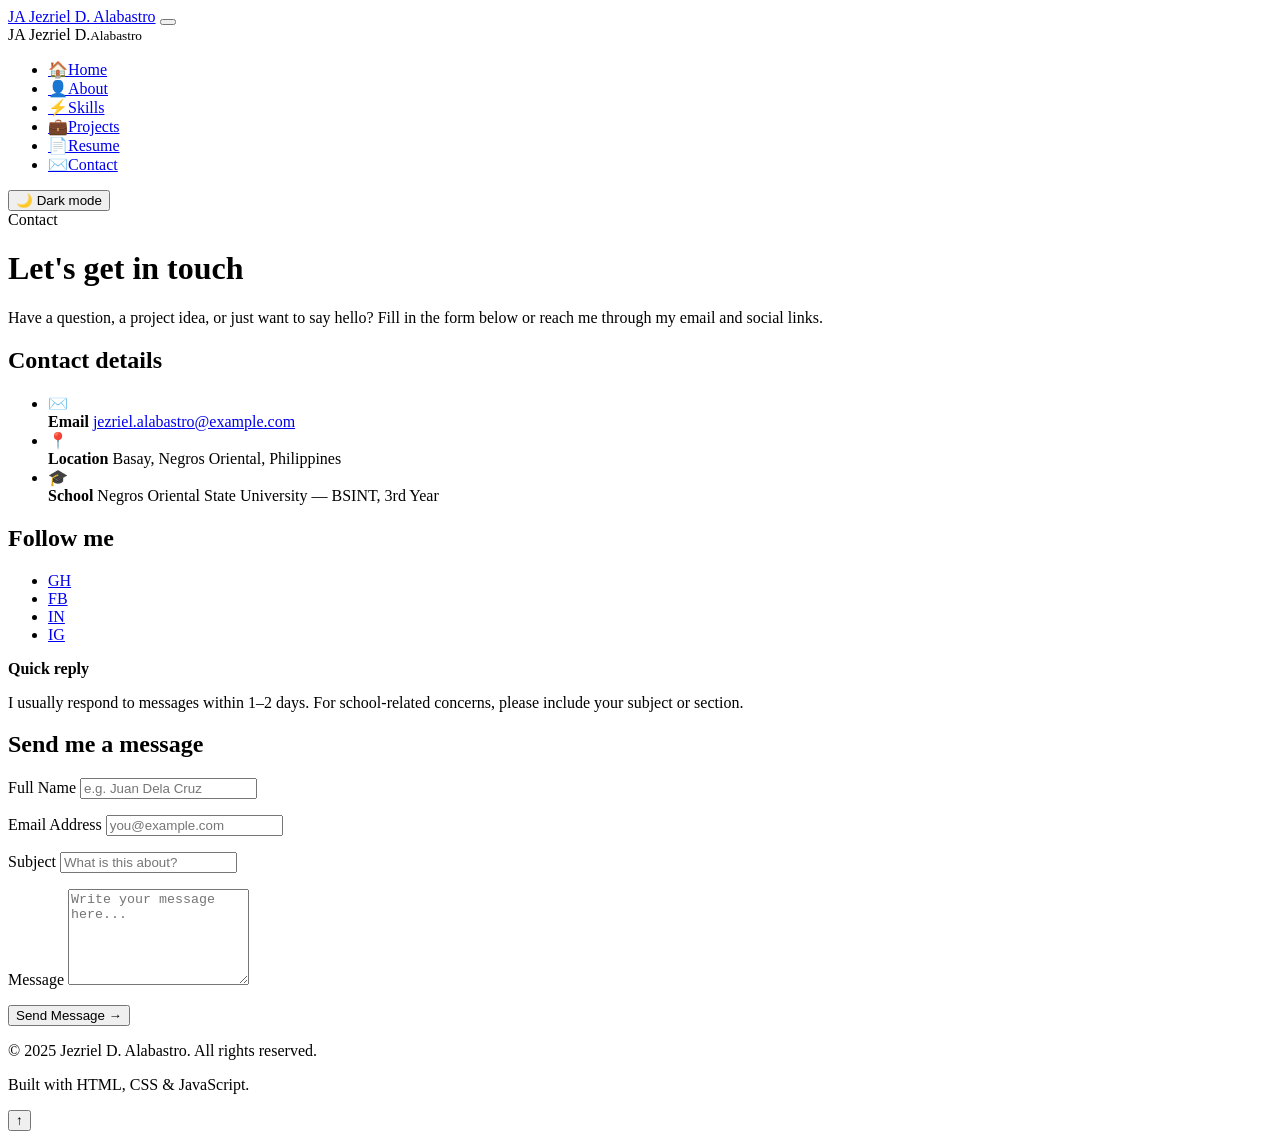
==== contact.html @ 95a43048 "Add files via upload" ====
<!DOCTYPE html>
<html lang="en">
<head>
<meta charset="UTF-8">
<meta name="viewport" content="width=device-width, initial-scale=1.0">
<meta name="description" content="Contact Jezriel D. Alabastro — email, social links and contact form.">
<title>Contact | Jezriel D. Alabastro</title>
<link rel="preconnect" href="https://fonts.googleapis.com">
<link rel="preconnect" href="https://fonts.gstatic.com" crossorigin>
<link href="https://fonts.googleapis.com/css2?family=Inter:wght@400;500;600;700;800&display=swap" rel="stylesheet">
<link rel="stylesheet" href="css/style.css">
</head>
<body>

<header class="topbar">
  <a href="index.html" class="topbar-brand"><span class="brand-mark">JA</span> Jezriel D. Alabastro</a>
  <button class="nav-toggle" id="navToggle" type="button" aria-label="Toggle navigation" aria-expanded="false" aria-controls="sidebar">
    <span></span><span></span><span></span>
  </button>
</header>

<nav class="sidebar" id="sidebar" aria-label="Main navigation">
  <div class="brand">
    <span class="brand-mark">JA</span>
    <span class="brand-name">Jezriel D.<small>Alabastro</small></span>
  </div>
  <ul class="nav-list">
    <li><a href="index.html" class="nav-link"><span class="nav-icon">🏠</span>Home</a></li>
    <li><a href="about.html" class="nav-link"><span class="nav-icon">👤</span>About</a></li>
    <li><a href="skills.html" class="nav-link"><span class="nav-icon">⚡</span>Skills</a></li>
    <li><a href="projects.html" class="nav-link"><span class="nav-icon">💼</span>Projects</a></li>
    <li><a href="resume.html" class="nav-link"><span class="nav-icon">📄</span>Resume</a></li>
    <li><a href="contact.html" class="nav-link"><span class="nav-icon">✉️</span>Contact</a></li>
  </ul>
  <div class="sidebar-footer">
    <button id="themeToggle" class="theme-toggle" type="button">🌙 Dark mode</button>
  </div>
</nav>
<div class="nav-overlay" id="navOverlay"></div>

<main class="main">

  <header class="page-head reveal">
    <span class="eyebrow">Contact</span>
    <h1>Let's get in touch</h1>
    <p class="page-sub">Have a question, a project idea, or just want to say hello? Fill in the form below or reach me through my email and social links.</p>
  </header>

  <section class="section">
    <div class="contact-grid">

      <aside class="contact-info reveal">
        <h2 class="contact-title">Contact details</h2>

        <ul class="info-list">
          <li class="info-item">
            <span class="info-icon">✉️</span>
            <div>
              <strong>Email</strong>
              <a href="mailto:jezriel.alabastro@example.com">jezriel.alabastro@example.com</a>
            </div>
          </li>
          <li class="info-item">
            <span class="info-icon">📍</span>
            <div>
              <strong>Location</strong>
              <span>Basay, Negros Oriental, Philippines</span>
            </div>
          </li>
          <li class="info-item">
            <span class="info-icon">🎓</span>
            <div>
              <strong>School</strong>
              <span>Negros Oriental State University — BSINT, 3rd Year</span>
            </div>
          </li>
        </ul>

        <h2 class="contact-title">Follow me</h2>
        <ul class="social-links">
          <li><a class="social-link" href="https://github.com/" target="_blank" rel="noopener noreferrer" aria-label="GitHub">GH</a></li>
          <li><a class="social-link" href="https://www.facebook.com/" target="_blank" rel="noopener noreferrer" aria-label="Facebook">FB</a></li>
          <li><a class="social-link" href="https://www.linkedin.com/" target="_blank" rel="noopener noreferrer" aria-label="LinkedIn">IN</a></li>
          <li><a class="social-link" href="https://www.instagram.com/" target="_blank" rel="noopener noreferrer" aria-label="Instagram">IG</a></li>
        </ul>

        <div class="note-box">
          <strong>Quick reply</strong>
          <p>I usually respond to messages within 1–2 days. For school-related concerns, please include your subject or section.</p>
        </div>
      </aside>

      <section class="card reveal">
        <h2 class="contact-title">Send me a message</h2>

        <form id="contactForm" class="contact-form" novalidate>
          <div class="form-row">
            <div class="form-group">
              <label for="name">Full Name</label>
              <input type="text" id="name" name="name" placeholder="e.g. Juan Dela Cruz" autocomplete="name">
              <p class="error-msg" id="nameError" aria-live="polite"></p>
            </div>

            <div class="form-group">
              <label for="email">Email Address</label>
              <input type="email" id="email" name="email" placeholder="you@example.com" autocomplete="email">
              <p class="error-msg" id="emailError" aria-live="polite"></p>
            </div>
          </div>

          <div class="form-group">
            <label for="subject">Subject</label>
            <input type="text" id="subject" name="subject" placeholder="What is this about?">
            <p class="error-msg" id="subjectError" aria-live="polite"></p>
          </div>

          <div class="form-group">
            <label for="message">Message</label>
            <textarea id="message" name="message" rows="6" placeholder="Write your message here..."></textarea>
            <p class="error-msg" id="messageError" aria-live="polite"></p>
          </div>

          <button type="submit" class="btn btn-primary">Send Message →</button>
          <p class="form-status" id="formStatus" role="status" aria-live="polite"></p>
        </form>
      </section>

    </div>
  </section>

  <footer class="site-footer">
    <p>&copy; <span class="year">2025</span> Jezriel D. Alabastro. All rights reserved.</p>
    <p>Built with HTML, CSS &amp; JavaScript.</p>
  </footer>

</main>

<button class="to-top" id="toTop" type="button" aria-label="Scroll back to top">↑</button>
<script src="js/main.js"></script>
</body>
</html>
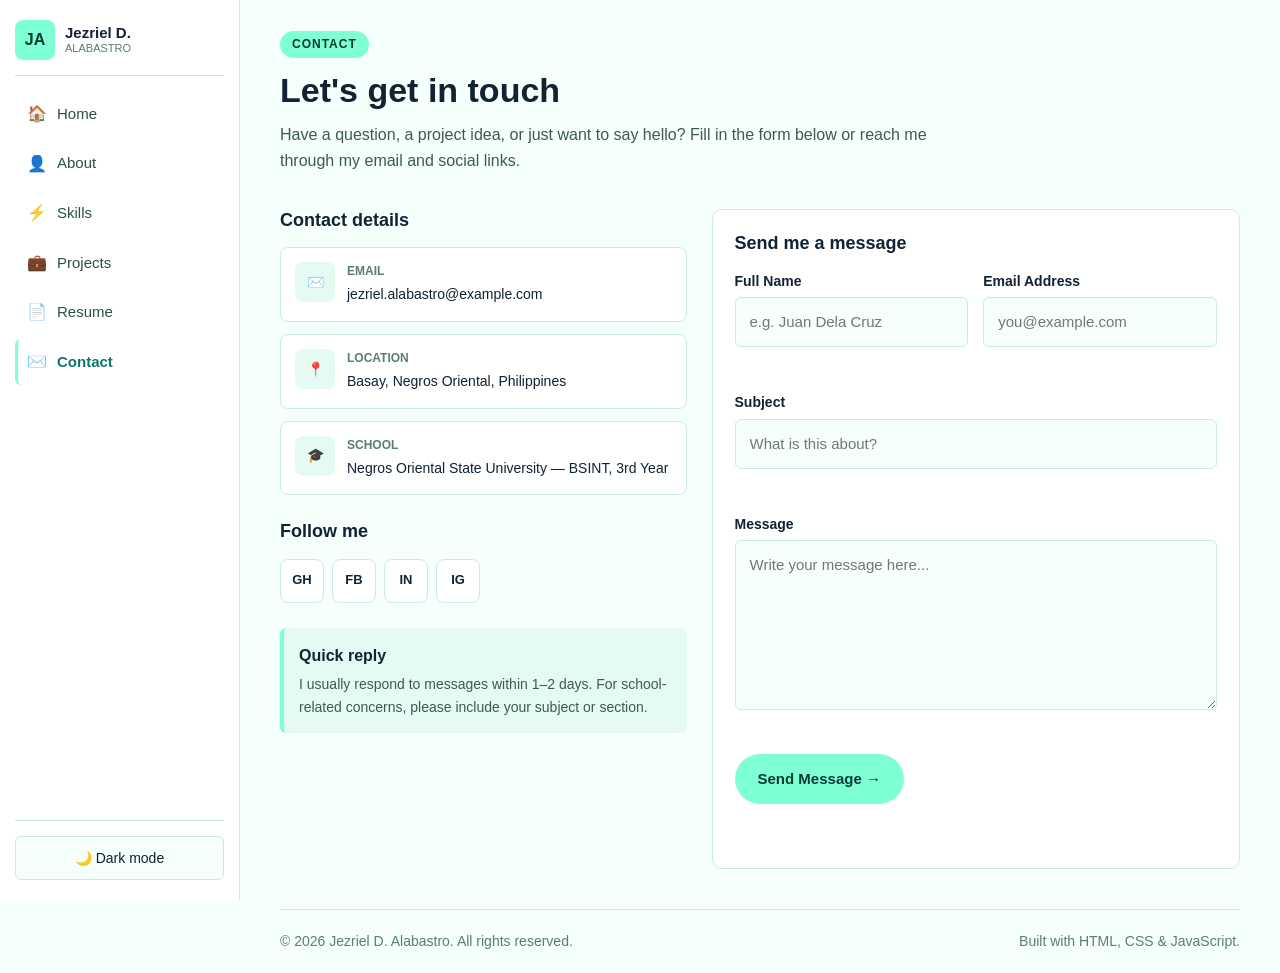
==== commit d9537cd9: "Add shared header/footer and convert home page to dynamic PHP" ====
--- a/contact.html
+++ b/contact.html
@@ -13,7 +13,7 @@
 <body>
 
 <header class="topbar">
-  <a href="index.html" class="topbar-brand"><span class="brand-mark">JA</span> Jezriel D. Alabastro</a>
+  <a href="index.php" class="topbar-brand"><span class="brand-mark">JA</span> Jezriel D. Alabastro</a>
   <button class="nav-toggle" id="navToggle" type="button" aria-label="Toggle navigation" aria-expanded="false" aria-controls="sidebar">
     <span></span><span></span><span></span>
   </button>
@@ -25,7 +25,7 @@
     <span class="brand-name">Jezriel D.<small>Alabastro</small></span>
   </div>
   <ul class="nav-list">
-    <li><a href="index.html" class="nav-link"><span class="nav-icon">🏠</span>Home</a></li>
+    <li><a href="index.php" class="nav-link"><span class="nav-icon">🏠</span>Home</a></li>
     <li><a href="about.html" class="nav-link"><span class="nav-icon">👤</span>About</a></li>
     <li><a href="skills.html" class="nav-link"><span class="nav-icon">⚡</span>Skills</a></li>
     <li><a href="projects.html" class="nav-link"><span class="nav-icon">💼</span>Projects</a></li>
--- a/css/style.css
+++ b/css/style.css
@@ -0,0 +1,691 @@
+/* =====================================================
+   Jezriel D. Alabastro - Portfolio
+   Simple, clean, responsive
+   ===================================================== */
+
+/* ---- reset ---- */
+* { margin: 0; padding: 0; box-sizing: border-box; }
+html { scroll-behavior: smooth; }
+
+body {
+  font-family: Arial, Helvetica, sans-serif;
+  font-size: 16px;
+  line-height: 1.6;
+  background-color: #f5fffb;
+  color: #123;
+  min-height: 100vh;
+}
+body.dark { background-color: #0d1f1c; color: #e8fffa; }
+
+img { max-width: 100%; display: block; }
+a { color: inherit; text-decoration: none; }
+ul { list-style: none; }
+button { font: inherit; color: inherit; background: none; border: none; cursor: pointer; }
+
+h1, h2, h3 { line-height: 1.3; margin-bottom: 10px; }
+h1 { font-size: 34px; }
+h2 { font-size: 24px; }
+h3 { font-size: 18px; }
+
+p { color: #3d5a55; margin-bottom: 10px; }
+body.dark p { color: #a8ccc4; }
+
+
+/* ---- sidebar ---- */
+.sidebar {
+  position: fixed;
+  top: 0; left: 0; bottom: 0;
+  width: 240px;
+  background-color: #ffffff;
+  border-right: 1px solid #c9ece2;
+  padding: 20px 15px;
+  display: flex;
+  flex-direction: column;
+  z-index: 100;
+  transition: transform 0.3s;
+}
+body.dark .sidebar { background-color: #122b28; border-right-color: #1e4240; }
+
+.brand {
+  display: flex;
+  align-items: center;
+  gap: 10px;
+  padding-bottom: 15px;
+  border-bottom: 1px solid #c9ece2;
+  margin-bottom: 15px;
+}
+body.dark .brand { border-bottom-color: #1e4240; }
+
+.brand-mark {
+  width: 40px; height: 40px;
+  display: grid; place-items: center;
+  background-color: aquamarine;
+  color: #063b34;
+  font-weight: bold;
+  border-radius: 8px;
+}
+.brand-name { font-weight: bold; font-size: 15px; line-height: 1.2; }
+.brand-name small { display: block; font-size: 11px; font-weight: normal; color: #5a7d77; text-transform: uppercase; }
+body.dark .brand-name small { color: #88b8b0; }
+
+.nav-list { display: flex; flex-direction: column; gap: 4px; flex: 1; }
+
+.nav-link {
+  display: flex;
+  align-items: center;
+  gap: 10px;
+  padding: 10px 12px;
+  border-radius: 6px;
+  font-size: 15px;
+  color: #2d4e49;
+  transition: background-color 0.2s;
+}
+body.dark .nav-link { color: #b8d9d3; }
+.nav-link:hover { background-color: #e4faf3; }
+body.dark .nav-link:hover { background-color: #1a3a36; }
+
+.nav-link.active {
+  background-color: transparent;
+  color: #0f766e;
+  font-weight: bold;
+  border-left: 3px solid aquamarine;
+  padding-left: 9px;
+}
+body.dark .nav-link.active { color: aquamarine; border-left-color: aquamarine; }
+
+.nav-icon { font-size: 16px; }
+
+.sidebar-footer { padding-top: 15px; border-top: 1px solid #c9ece2; }
+body.dark .sidebar-footer { border-top-color: #1e4240; }
+
+.theme-toggle {
+  width: 100%;
+  padding: 10px;
+  border: 1px solid #c9ece2;
+  border-radius: 6px;
+  font-size: 14px;
+  background-color: #f5fffb;
+}
+body.dark .theme-toggle { background-color: #0d1f1c; border-color: #1e4240; color: #e8fffa; }
+.theme-toggle:hover { border-color: aquamarine; }
+
+.nav-overlay {
+  position: fixed;
+  top: 0; left: 0; right: 0; bottom: 0;
+  background-color: rgba(0, 0, 0, 0.4);
+  opacity: 0;
+  visibility: hidden;
+  transition: opacity 0.3s, visibility 0.3s;
+  z-index: 90;
+}
+.nav-overlay.show { opacity: 1; visibility: visible; }
+
+
+/* ---- topbar (mobile only) ---- */
+.topbar {
+  display: none;
+  position: fixed;
+  top: 0; left: 0; right: 0;
+  height: 60px;
+  background-color: #ffffff;
+  border-bottom: 1px solid #c9ece2;
+  align-items: center;
+  justify-content: space-between;
+  padding: 0 15px;
+  z-index: 120;
+}
+body.dark .topbar { background-color: #122b28; border-bottom-color: #1e4240; }
+
+.topbar-brand { display: flex; align-items: center; gap: 8px; font-weight: bold; font-size: 14px; }
+.topbar-brand .brand-mark { width: 32px; height: 32px; font-size: 12px; }
+
+.nav-toggle {
+  width: 40px; height: 40px;
+  display: grid; place-items: center;
+  gap: 4px;
+  border: 1px solid #c9ece2;
+  border-radius: 6px;
+  background-color: #f5fffb;
+}
+body.dark .nav-toggle { background-color: #0d1f1c; border-color: #1e4240; }
+.nav-toggle span { display: block; width: 18px; height: 2px; background-color: currentColor; transition: transform 0.2s, opacity 0.2s; }
+.nav-toggle.open span:nth-child(1) { transform: translateY(6px) rotate(45deg); }
+.nav-toggle.open span:nth-child(2) { opacity: 0; }
+.nav-toggle.open span:nth-child(3) { transform: translateY(-6px) rotate(-45deg); }
+
+
+/* ---- main ---- */
+.main { margin-left: 240px; padding: 30px 40px 20px; max-width: 1200px; }
+
+.section { margin-bottom: 40px; }
+.section-head { margin-bottom: 20px; }
+.page-head { margin-bottom: 35px; }
+.page-sub { max-width: 700px; font-size: 16px; }
+
+.eyebrow {
+  display: inline-block;
+  padding: 4px 12px;
+  border-radius: 20px;
+  background-color: aquamarine;
+  color: #063b34;
+  font-size: 12px;
+  font-weight: bold;
+  text-transform: uppercase;
+  letter-spacing: 1px;
+  margin-bottom: 10px;
+}
+
+
+/* ---- hero ---- */
+.hero {
+  display: grid;
+  grid-template-columns: 1.2fr 1fr;
+  gap: 40px;
+  align-items: center;
+  padding-bottom: 40px;
+}
+.hero-name { color: #0f766e; }
+body.dark .hero-name { color: aquamarine; }
+
+.typed-line { margin-top: 8px; font-weight: bold; color: #0f766e; min-height: 24px; }
+body.dark .typed-line { color: aquamarine; }
+
+.caret {
+  display: inline-block;
+  width: 2px; height: 16px;
+  background-color: currentColor;
+  margin-left: 2px;
+  vertical-align: middle;
+  animation: blink 1s steps(1) infinite;
+}
+@keyframes blink { 50% { opacity: 0; } }
+
+.hero-text .lead { margin-top: 12px; font-size: 16px; }
+.hero-actions { display: flex; flex-wrap: wrap; gap: 10px; margin-top: 20px; }
+
+.hero-stats {
+  display: flex;
+  flex-wrap: wrap;
+  gap: 30px;
+  margin-top: 25px;
+  padding-top: 20px;
+  border-top: 1px solid #c9ece2;
+}
+body.dark .hero-stats { border-top-color: #1e4240; }
+.hero-stats li { display: flex; flex-direction: column; }
+.hero-stats strong { font-size: 22px; color: #0f766e; }
+body.dark .hero-stats strong { color: aquamarine; }
+.hero-stats span { font-size: 12px; text-transform: uppercase; color: #5a7d77; }
+body.dark .hero-stats span { color: #88b8b0; }
+
+.hero-photo { display: flex; justify-content: center; }
+
+
+/* ---- buttons ---- */
+.btn {
+  display: inline-block;
+  padding: 12px 22px;
+  border-radius: 30px;
+  font-size: 15px;
+  font-weight: bold;
+  text-align: center;
+  border: 1px solid transparent;
+  cursor: pointer;
+  transition: background-color 0.2s, transform 0.2s;
+}
+.btn-primary { background-color: aquamarine; color: #063b34; }
+.btn-primary:hover { background-color: #5ee8bf; transform: translateY(-2px); }
+.btn-ghost { background-color: transparent; border-color: #c9ece2; color: inherit; }
+body.dark .btn-ghost { border-color: #1e4240; }
+.btn-ghost:hover { border-color: aquamarine; }
+
+
+/* ---- grid ---- */
+.grid { display: grid; gap: 20px; }
+.grid-2 { grid-template-columns: repeat(2, 1fr); }
+.grid-3 { grid-template-columns: repeat(3, 1fr); }
+.grid-4 { grid-template-columns: repeat(4, 1fr); }
+
+
+/* ---- cards ---- */
+.card {
+  background-color: #ffffff;
+  border: 1px solid #c9ece2;
+  border-radius: 10px;
+  padding: 22px;
+  transition: transform 0.2s, box-shadow 0.2s;
+}
+body.dark .card { background-color: #122b28; border-color: #1e4240; }
+.card:hover { transform: translateY(-3px); box-shadow: 0 8px 16px rgba(0, 0, 0, 0.08); }
+
+.card-icon {
+  display: grid; place-items: center;
+  width: 44px; height: 44px;
+  background-color: #e4faf3;
+  border-radius: 8px;
+  font-size: 20px;
+  margin-bottom: 12px;
+}
+body.dark .card-icon { background-color: #1a3a36; }
+
+
+/* ---- lists ---- */
+.detail-list { display: flex; flex-direction: column; gap: 12px; }
+.detail-list li { padding-left: 12px; border-left: 3px solid aquamarine; }
+.detail-list strong { display: block; }
+.detail-list span { font-size: 14px; color: #5a7d77; }
+body.dark .detail-list span { color: #88b8b0; }
+
+.bullet-list { display: flex; flex-direction: column; gap: 8px; }
+.bullet-list li { padding-left: 18px; position: relative; font-size: 15px; color: #3d5a55; }
+body.dark .bullet-list li { color: #a8ccc4; }
+.bullet-list li::before {
+  content: '';
+  position: absolute;
+  left: 0; top: 9px;
+  width: 8px; height: 8px;
+  border-radius: 50%;
+  background-color: aquamarine;
+}
+
+
+/* ---- stat cards ---- */
+.stat-card {
+  display: flex;
+  flex-direction: column;
+  align-items: center;
+  padding: 22px 15px;
+  background-color: #ffffff;
+  border: 1px solid #c9ece2;
+  border-radius: 10px;
+  text-align: center;
+}
+body.dark .stat-card { background-color: #122b28; border-color: #1e4240; }
+.stat-card strong { font-size: 22px; color: #0f766e; }
+body.dark .stat-card strong { color: aquamarine; }
+.stat-card span { font-size: 12px; text-transform: uppercase; color: #5a7d77; }
+body.dark .stat-card span { color: #88b8b0; }
+
+
+/* ---- image placeholders ---- */
+.img-slot {
+  position: relative;
+  display: grid; place-items: center;
+  min-height: 190px;
+  overflow: hidden;
+  border: 2px dashed #c9ece2;
+  border-radius: 10px;
+  background-color: #eafaf5;
+}
+body.dark .img-slot { border-color: #1e4240; background-color: #0f2421; }
+
+.img-slot::after {
+  content: attr(data-label);
+  position: absolute;
+  inset: 0;
+  display: grid; place-items: center;
+  padding: 15px;
+  text-align: center;
+  font-size: 13px;
+  color: #5a7d77;
+  z-index: 0;
+}
+body.dark .img-slot::after { color: #88b8b0; }
+
+.img-slot img { position: relative; z-index: 1; width: 100%; height: 100%; object-fit: cover; }
+.img-slot.loaded { border-style: solid; }
+.img-slot.loaded::after { display: none; }
+
+.img-slot--avatar { width: 300px; max-width: 100%; aspect-ratio: 1 / 1; border-radius: 12px; }
+
+
+/* ---- skills ---- */
+.skills-box {
+  background-color: #ffffff;
+  border: 1px solid #c9ece2;
+  border-radius: 10px;
+  padding: 20px;
+}
+body.dark .skills-box { background-color: #122b28; border-color: #1e4240; }
+
+.skill-card { display: flex; flex-direction: column; gap: 12px; padding: 15px; }
+.skill-top { display: flex; align-items: center; gap: 12px; }
+
+.skill-icon {
+  width: 44px; height: 44px;
+  display: grid; place-items: center;
+  background-color: #e4faf3;
+  border-radius: 8px;
+  font-size: 20px;
+}
+body.dark .skill-icon { background-color: #1a3a36; }
+
+.skill-note { font-size: 13px; color: #5a7d77; }
+body.dark .skill-note { color: #88b8b0; }
+
+.skill-percent { margin-left: auto; font-size: 14px; font-weight: bold; color: #0f766e; }
+body.dark .skill-percent { color: aquamarine; }
+
+.skill-bar { height: 8px; background-color: #e4faf3; border-radius: 4px; overflow: hidden; }
+body.dark .skill-bar { background-color: #1a3a36; }
+.skill-bar span { display: block; width: 0; height: 100%; background-color: aquamarine; transition: width 1s ease; }
+
+
+/* ---- tags ---- */
+.tag-cloud { display: flex; flex-wrap: wrap; gap: 8px; }
+
+.tag {
+  display: inline-block;
+  padding: 5px 14px;
+  border-radius: 20px;
+  background-color: #d9f9ee;
+  color: #0f766e;
+  font-size: 13px;
+  border: 1px solid aquamarine;
+}
+body.dark .tag { background-color: #1a3a36; color: aquamarine; border-color: #2a5a52; }
+
+
+/* ---- filter bar ---- */
+.filter-bar { display: flex; flex-wrap: wrap; gap: 8px; margin-bottom: 25px; }
+
+.filter-btn {
+  padding: 8px 18px;
+  border-radius: 20px;
+  border: 1px solid #c9ece2;
+  background-color: #ffffff;
+  font-size: 14px;
+  color: #3d5a55;
+  transition: background-color 0.2s;
+}
+body.dark .filter-btn { background-color: #122b28; border-color: #1e4240; color: #a8ccc4; }
+.filter-btn:hover { border-color: aquamarine; }
+.filter-btn.active { background-color: aquamarine; color: #063b34; border-color: aquamarine; font-weight: bold; }
+
+
+/* ---- projects ---- */
+.project-card { padding: 0; overflow: hidden; display: flex; flex-direction: column; }
+.project-card .img-slot {
+  border: none;
+  border-bottom: 1px solid #c9ece2;
+  border-radius: 0;
+  aspect-ratio: 16 / 10;
+  min-height: 0;
+}
+body.dark .project-card .img-slot { border-bottom-color: #1e4240; }
+
+.project-body { padding: 20px; display: flex; flex-direction: column; gap: 8px; flex: 1; }
+.project-type { font-size: 11px; font-weight: bold; text-transform: uppercase; letter-spacing: 1px; color: #0f766e; }
+body.dark .project-type { color: aquamarine; }
+.project-body p { font-size: 14px; }
+.tags { display: flex; flex-wrap: wrap; gap: 6px; margin-top: auto; padding-top: 10px; }
+
+
+/* ---- timeline ---- */
+.timeline { position: relative; padding-left: 35px; }
+.timeline::before {
+  content: '';
+  position: absolute;
+  left: 8px; top: 8px; bottom: 8px;
+  width: 2px;
+  background-color: aquamarine;
+}
+.timeline-item {
+  position: relative;
+  margin-bottom: 20px;
+  padding: 20px;
+  background-color: #ffffff;
+  border: 1px solid #c9ece2;
+  border-radius: 10px;
+}
+body.dark .timeline-item { background-color: #122b28; border-color: #1e4240; }
+
+.timeline-item::before {
+  content: '';
+  position: absolute;
+  left: -31px; top: 24px;
+  width: 14px; height: 14px;
+  border-radius: 50%;
+  background-color: aquamarine;
+  border: 3px solid #ffffff;
+}
+body.dark .timeline-item::before { border-color: #0d1f1c; }
+
+.timeline-date {
+  display: inline-block;
+  padding: 3px 10px;
+  border-radius: 20px;
+  background-color: aquamarine;
+  color: #063b34;
+  font-size: 11px;
+  font-weight: bold;
+  text-transform: uppercase;
+  margin-bottom: 8px;
+}
+.timeline-place { font-size: 14px; font-weight: bold; color: #0f766e; margin-bottom: 8px; }
+body.dark .timeline-place { color: aquamarine; }
+.timeline-item p:last-child { font-size: 14px; }
+
+
+/* ---- accordion ---- */
+.accordion-item {
+  margin-bottom: 10px;
+  background-color: #ffffff;
+  border: 1px solid #c9ece2;
+  border-radius: 8px;
+  overflow: hidden;
+}
+body.dark .accordion-item { background-color: #122b28; border-color: #1e4240; }
+.accordion-item.open { border-color: aquamarine; }
+
+.accordion-header {
+  display: flex;
+  justify-content: space-between;
+  align-items: center;
+  width: 100%;
+  padding: 15px 18px;
+  text-align: left;
+  font-size: 15px;
+  font-weight: bold;
+}
+.accordion-header:hover { background-color: #e4faf3; }
+body.dark .accordion-header:hover { background-color: #1a3a36; }
+
+.accordion-icon { font-size: 20px; color: #0f766e; transition: transform 0.3s; }
+body.dark .accordion-icon { color: aquamarine; }
+.accordion-item.open .accordion-icon { transform: rotate(45deg); }
+
+.accordion-panel { max-height: 0; overflow: hidden; transition: max-height 0.3s ease; }
+.accordion-panel-inner { padding: 0 18px 18px; font-size: 14px; color: #3d5a55; }
+body.dark .accordion-panel-inner { color: #a8ccc4; }
+
+
+/* ---- contact ---- */
+.contact-grid { display: grid; grid-template-columns: 1fr 1.3fr; gap: 25px; align-items: start; }
+.contact-title { margin-bottom: 15px; font-size: 18px; }
+
+.info-list { display: flex; flex-direction: column; gap: 12px; margin-bottom: 25px; }
+
+.info-item {
+  display: flex;
+  gap: 12px;
+  align-items: flex-start;
+  padding: 14px;
+  background-color: #ffffff;
+  border: 1px solid #c9ece2;
+  border-radius: 8px;
+}
+body.dark .info-item { background-color: #122b28; border-color: #1e4240; }
+
+.info-icon {
+  width: 40px; height: 40px;
+  display: grid; place-items: center;
+  background-color: #e4faf3;
+  border-radius: 8px;
+  font-size: 18px;
+  flex-shrink: 0;
+}
+body.dark .info-icon { background-color: #1a3a36; }
+
+.info-item strong { display: block; font-size: 12px; text-transform: uppercase; color: #5a7d77; }
+body.dark .info-item strong { color: #88b8b0; }
+.info-item a, .info-item span { font-size: 14px; word-break: break-word; }
+.info-item a:hover { color: #0f766e; text-decoration: underline; }
+
+.social-links { display: flex; flex-wrap: wrap; gap: 8px; margin-bottom: 25px; }
+
+.social-link {
+  width: 44px; height: 44px;
+  display: grid; place-items: center;
+  background-color: #ffffff;
+  border: 1px solid #c9ece2;
+  border-radius: 8px;
+  font-size: 13px;
+  font-weight: bold;
+  transition: background-color 0.2s, transform 0.2s;
+}
+body.dark .social-link { background-color: #122b28; border-color: #1e4240; }
+.social-link:hover { background-color: aquamarine; color: #063b34; transform: translateY(-2px); }
+
+.note-box { padding: 15px; border-left: 4px solid aquamarine; background-color: #e4faf3; border-radius: 6px; }
+body.dark .note-box { background-color: #1a3a36; }
+.note-box strong { display: block; margin-bottom: 5px; }
+.note-box p { font-size: 14px; margin: 0; }
+
+
+/* ---- form ---- */
+.contact-form { margin-top: 10px; }
+.form-row { display: grid; grid-template-columns: 1fr 1fr; gap: 15px; }
+.form-group { display: flex; flex-direction: column; gap: 5px; margin-bottom: 15px; }
+.form-group label { font-size: 14px; font-weight: bold; }
+
+.form-group input,
+.form-group textarea {
+  width: 100%;
+  padding: 12px 14px;
+  border: 1px solid #c9ece2;
+  border-radius: 6px;
+  background-color: #f5fffb;
+  color: inherit;
+  font: inherit;
+  font-size: 15px;
+  resize: vertical;
+}
+body.dark .form-group input,
+body.dark .form-group textarea { background-color: #0d1f1c; border-color: #1e4240; }
+
+.form-group input:focus,
+.form-group textarea:focus { outline: none; border-color: aquamarine; }
+
+.form-group.error input,
+.form-group.error textarea { border-color: #e5484d; }
+
+.form-group.success input,
+.form-group.success textarea { border-color: aquamarine; }
+
+.error-msg { min-height: 14px; font-size: 12px; color: #e5484d; }
+.form-status { margin-top: 12px; font-size: 14px; font-weight: bold; min-height: 20px; }
+.form-status.success { color: #0f766e; }
+.form-status.error { color: #e5484d; }
+
+
+/* ---- cta banner ---- */
+.cta-banner {
+  display: flex;
+  flex-wrap: wrap;
+  align-items: center;
+  justify-content: space-between;
+  gap: 20px;
+  padding: 30px;
+  background-color: aquamarine;
+  border-radius: 12px;
+  color: #063b34;
+}
+.cta-banner h2 { color: #063b34; }
+.cta-banner p { color: #063b34; }
+.cta-banner .btn-primary { background-color: #063b34; color: aquamarine; }
+.cta-banner .btn-primary:hover { background-color: #0f5048; }
+
+
+/* ---- footer ---- */
+.site-footer {
+  display: flex;
+  flex-wrap: wrap;
+  justify-content: space-between;
+  gap: 10px;
+  padding-top: 20px;
+  margin-top: 30px;
+  border-top: 1px solid #c9ece2;
+  font-size: 14px;
+  color: #5a7d77;
+}
+body.dark .site-footer { border-top-color: #1e4240; color: #88b8b0; }
+.site-footer p { margin: 0; color: inherit; }
+
+
+/* ---- to-top ---- */
+.to-top {
+  position: fixed;
+  right: 20px; bottom: 20px;
+  width: 44px; height: 44px;
+  display: grid; place-items: center;
+  border-radius: 50%;
+  background-color: aquamarine;
+  color: #063b34;
+  font-size: 20px;
+  font-weight: bold;
+  opacity: 0;
+  visibility: hidden;
+  transition: opacity 0.3s, visibility 0.3s, transform 0.3s;
+  z-index: 80;
+}
+.to-top.show { opacity: 1; visibility: visible; }
+.to-top:hover { transform: translateY(-3px); }
+
+
+/* ---- reveal ---- */
+.js .reveal { opacity: 0; transform: translateY(20px); transition: opacity 0.6s ease, transform 0.6s ease; }
+.js .reveal.visible { opacity: 1; transform: translateY(0); }
+
+
+/* ---- responsive ---- */
+@media (max-width: 1024px) {
+  .hero { grid-template-columns: 1fr; }
+  .hero-photo { justify-content: flex-start; }
+  .grid-4 { grid-template-columns: repeat(2, 1fr); }
+  .grid-3 { grid-template-columns: repeat(2, 1fr); }
+  .contact-grid { grid-template-columns: 1fr; }
+}
+
+@media (max-width: 860px) {
+  .topbar { display: flex; }
+  .sidebar { transform: translateX(-100%); }
+  .sidebar.open { transform: translateX(0); }
+  .main { margin-left: 0; padding: 80px 20px 20px; }
+  .grid-2, .grid-3, .grid-4 { grid-template-columns: 1fr; }
+  .form-row { grid-template-columns: 1fr; }
+  .hero-stats { gap: 20px; }
+  .timeline { padding-left: 25px; }
+  .timeline-item::before { left: -24px; }
+  .cta-banner { flex-direction: column; align-items: flex-start; }
+  .site-footer { flex-direction: column; align-items: flex-start; }
+}
+
+@media (max-width: 480px) {
+  .btn { width: 100%; }
+  .hero-actions { flex-direction: column; }
+  .card { padding: 18px; }
+  h1 { font-size: 26px; }
+  h2 { font-size: 20px; }
+  .to-top { right: 12px; bottom: 12px; }
+}
+
+
+/* ---- print ---- */
+@media print {
+  .sidebar, .topbar, .nav-overlay, .to-top,
+  .site-footer, .hero-actions, .filter-bar { display: none !important; }
+  .main { margin-left: 0; padding: 0; max-width: none; }
+  body { background: #ffffff; color: #000000; }
+  .card, .timeline-item { box-shadow: none; border-color: #cccccc; }
+}
